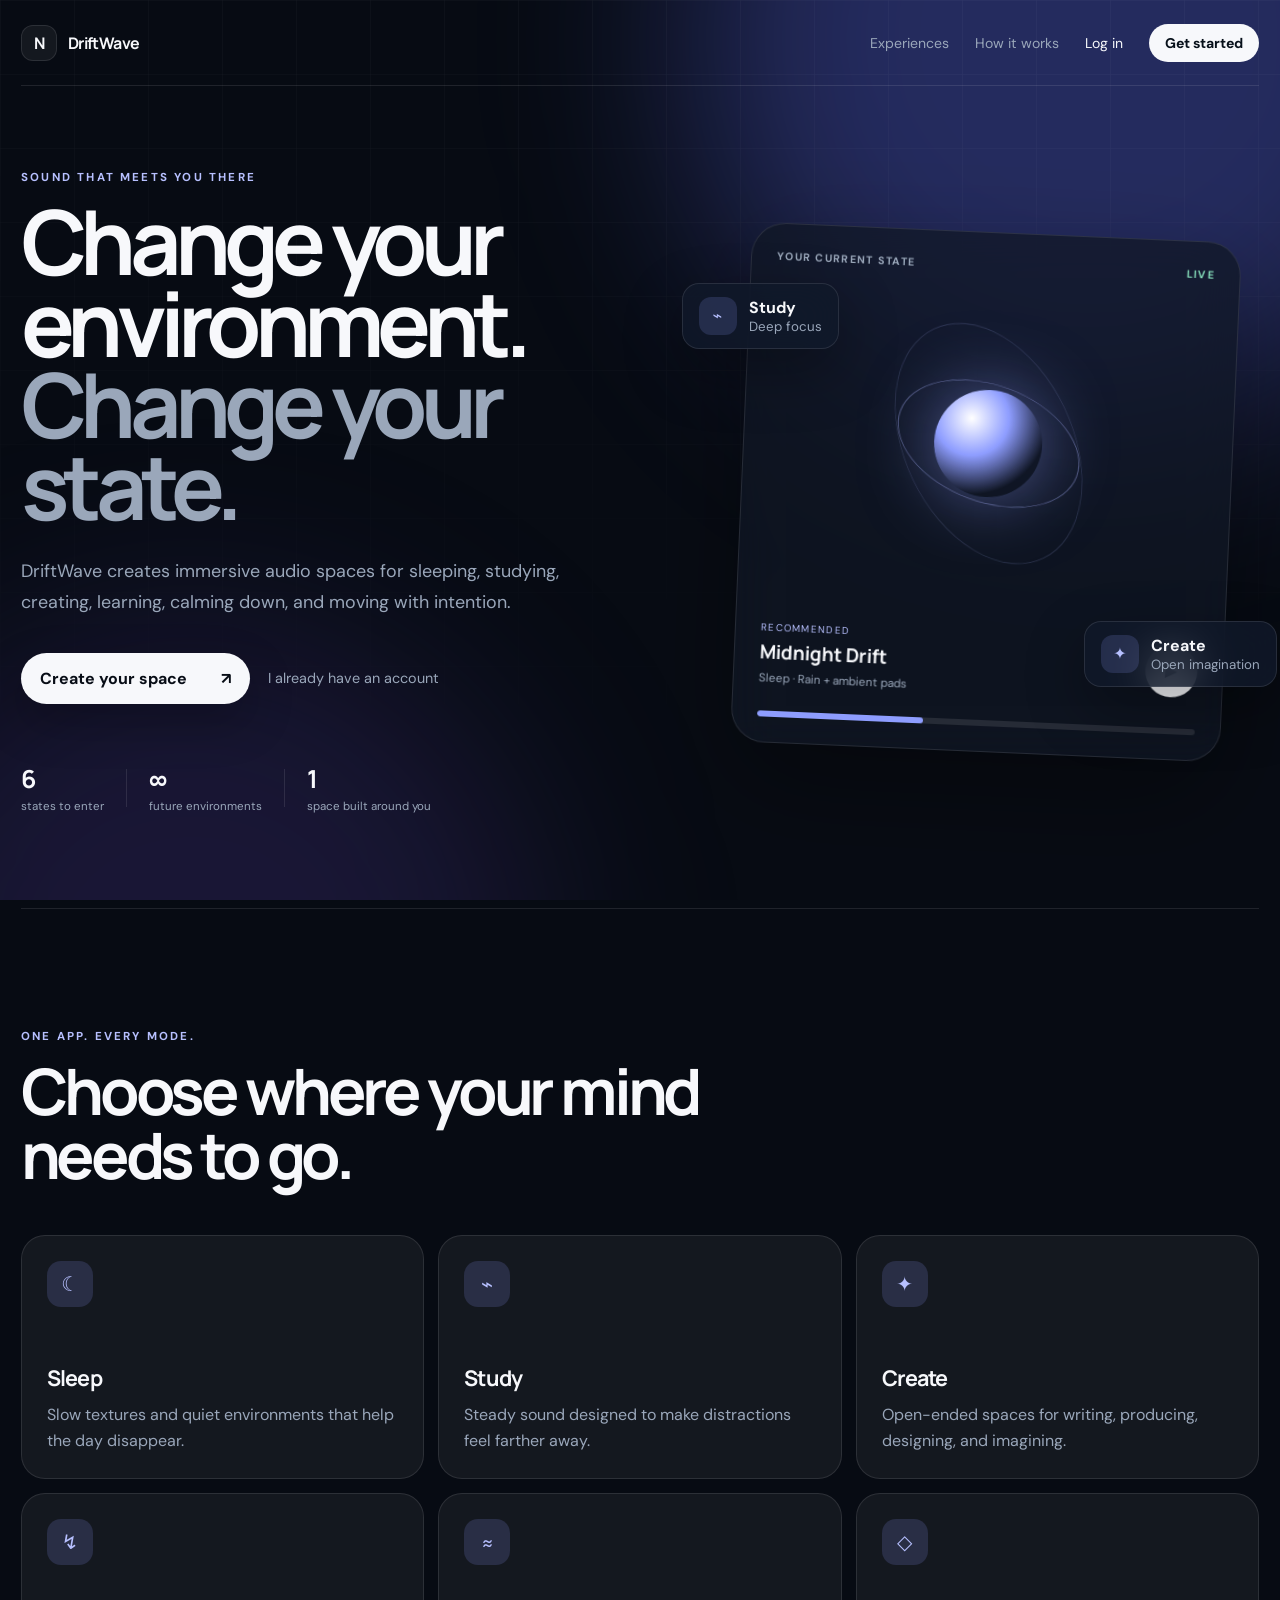
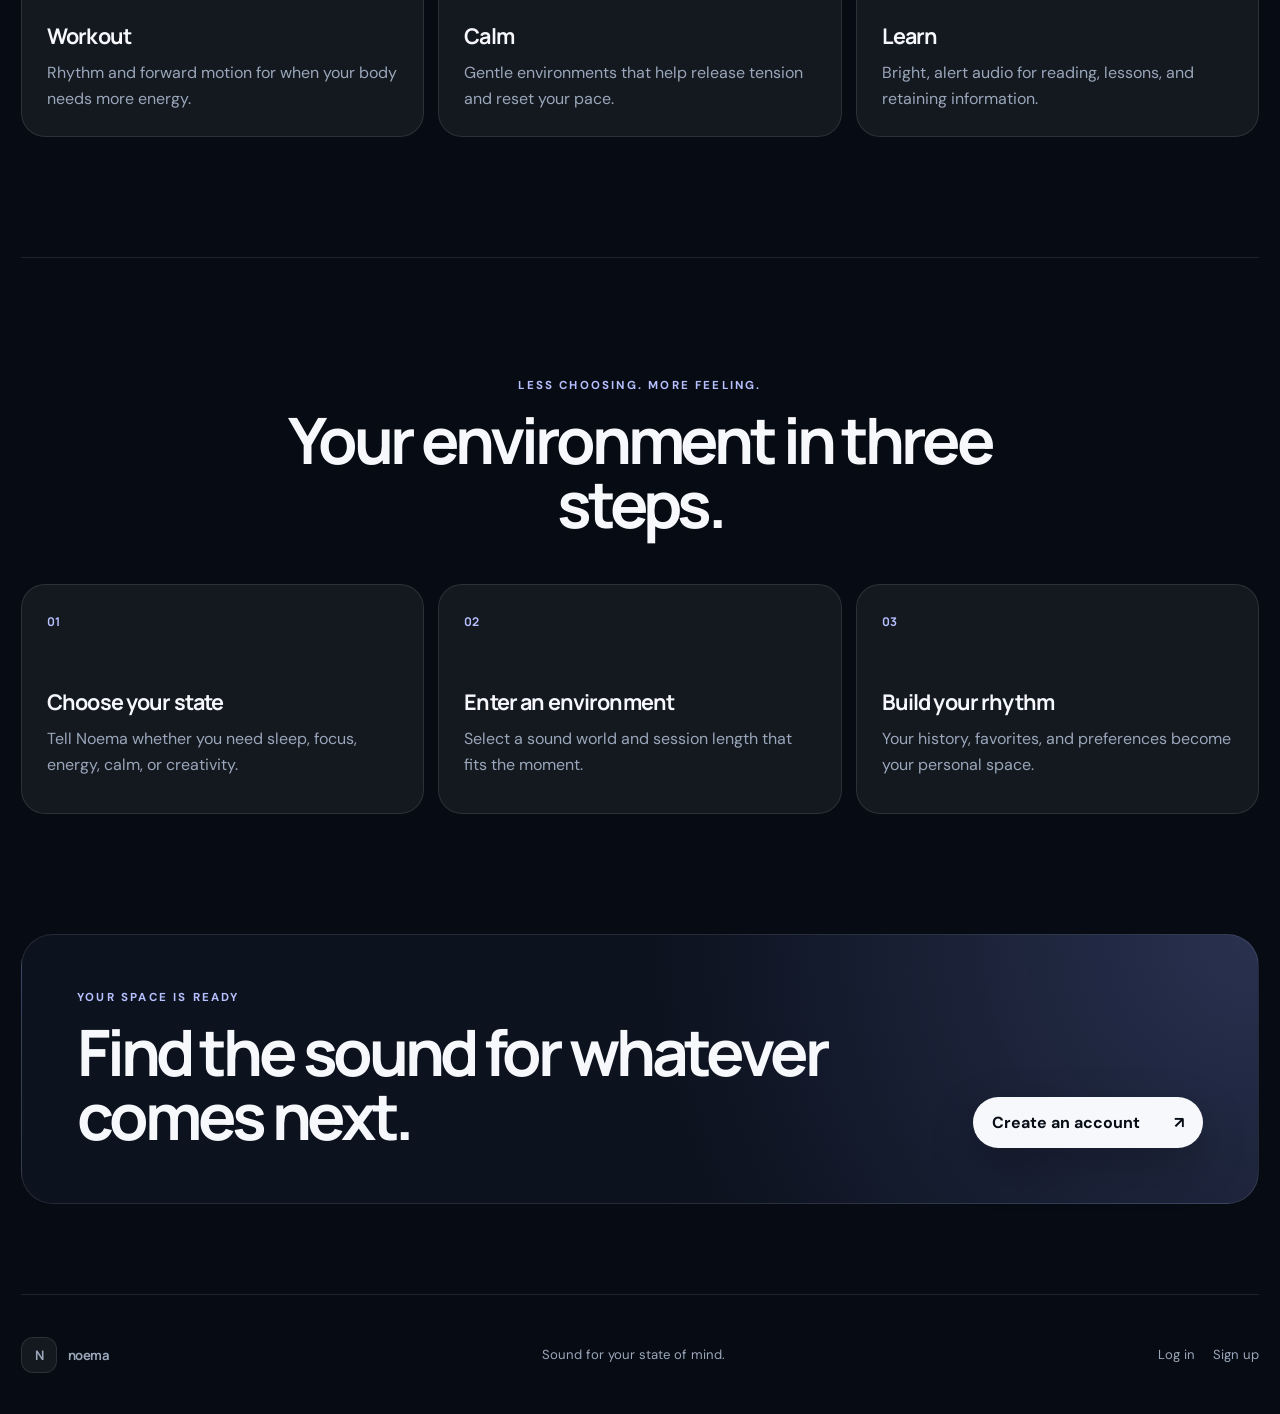
==== index.html @ 258a1a8c "First iteration" ====
<!DOCTYPE html>
<html lang="en">
<head>
  <meta charset="UTF-8">
  <meta name="viewport" content="width=device-width, initial-scale=1.0">

  <title>DriftWave — Sound for Your State of Mind</title>
  <meta
    name="description"
    content="Personalized audio environments for sleep, focus, creativity, calm, learning, and movement."
  >

  <link rel="preconnect" href="https://fonts.googleapis.com">
  <link rel="preconnect" href="https://fonts.gstatic.com" crossorigin>
  <link
    href="https://fonts.googleapis.com/css2?family=DM+Sans:wght@400;500;600;700&family=Manrope:wght@400;500;600;700&display=swap"
    rel="stylesheet"
  >

  <link rel="stylesheet" href="./auth.css">
</head>

<body class="landing-page">
  <div class="site-background" aria-hidden="true">
    <div class="site-background__orb site-background__orb--one"></div>
    <div class="site-background__orb site-background__orb--two"></div>
    <div class="site-background__grid"></div>
  </div>

  <header class="landing-header">
    <a class="landing-brand" href="./index.html" aria-label="Noema home">
      <span class="landing-brand__mark">N</span>
      <span>DriftWave</span>
    </a>

    <nav class="landing-nav" aria-label="Main navigation">
      <a href="#states">Experiences</a>
      <a href="#how-it-works">How it works</a>
      <a class="header-login" href="./login.html">Log in</a>
      <a class="header-signup" href="./signup.html">Get started</a>
    </nav>
  </header>

  <main>
    <section class="hero-section">
      <div class="hero-copy">
        <p class="hero-eyebrow">SOUND THAT MEETS YOU THERE</p>

        <h1>
          Change your environment.
          <span>Change your state.</span>
        </h1>

        <p class="hero-description">
          DriftWave creates immersive audio spaces for sleeping, studying,
          creating, learning, calming down, and moving with intention.
        </p>

        <div class="hero-actions">
          <a class="primary-link" href="./signup.html">
            Create your space
            <span>↗</span>
          </a>

          <a class="secondary-link" href="./login.html">
            I already have an account
          </a>
        </div>

        <div class="hero-proof">
          <div class="proof-item">
            <strong>6</strong>
            <span>states to enter</span>
          </div>

          <div class="proof-divider"></div>

          <div class="proof-item">
            <strong>∞</strong>
            <span>future environments</span>
          </div>

          <div class="proof-divider"></div>

          <div class="proof-item">
            <strong>1</strong>
            <span>space built around you</span>
          </div>
        </div>
      </div>

      <div class="hero-visual">
        <div class="visual-card visual-card--main">
          <div class="visual-card__top">
            <span>YOUR CURRENT STATE</span>
            <span class="live-dot">LIVE</span>
          </div>

          <div class="visual-orb">
            <div class="visual-orb__core"></div>
            <div class="visual-orb__ring visual-orb__ring--one"></div>
            <div class="visual-orb__ring visual-orb__ring--two"></div>
          </div>

          <div class="visual-track">
            <div>
              <small>RECOMMENDED</small>
              <strong>Midnight Drift</strong>
              <span>Sleep · Rain + ambient pads</span>
            </div>

            <button type="button" aria-label="Preview play button">▶</button>
          </div>

          <div class="visual-progress">
            <span></span>
          </div>
        </div>

        <div class="floating-state floating-state--study">
          <span>⌁</span>
          <div>
            <strong>Study</strong>
            <small>Deep focus</small>
          </div>
        </div>

        <div class="floating-state floating-state--create">
          <span>✦</span>
          <div>
            <strong>Create</strong>
            <small>Open imagination</small>
          </div>
        </div>
      </div>
    </section>

    <section id="states" class="states-section">
      <div class="section-heading">
        <p>ONE APP. EVERY MODE.</p>
        <h2>Choose where your mind needs to go.</h2>
      </div>

      <div class="state-showcase">
        <article class="state-tile">
          <span>☾</span>
          <h3>Sleep</h3>
          <p>Slow textures and quiet environments that help the day disappear.</p>
        </article>

        <article class="state-tile">
          <span>⌁</span>
          <h3>Study</h3>
          <p>Steady sound designed to make distractions feel farther away.</p>
        </article>

        <article class="state-tile">
          <span>✦</span>
          <h3>Create</h3>
          <p>Open-ended spaces for writing, producing, designing, and imagining.</p>
        </article>

        <article class="state-tile">
          <span>↯</span>
          <h3>Workout</h3>
          <p>Rhythm and forward motion for when your body needs more energy.</p>
        </article>

        <article class="state-tile">
          <span>≈</span>
          <h3>Calm</h3>
          <p>Gentle environments that help release tension and reset your pace.</p>
        </article>

        <article class="state-tile">
          <span>◇</span>
          <h3>Learn</h3>
          <p>Bright, alert audio for reading, lessons, and retaining information.</p>
        </article>
      </div>
    </section>

    <section id="how-it-works" class="how-section">
      <div class="section-heading section-heading--center">
        <p>LESS CHOOSING. MORE FEELING.</p>
        <h2>Your environment in three steps.</h2>
      </div>

      <div class="steps-grid">
        <article>
          <span>01</span>
          <h3>Choose your state</h3>
          <p>Tell Noema whether you need sleep, focus, energy, calm, or creativity.</p>
        </article>

        <article>
          <span>02</span>
          <h3>Enter an environment</h3>
          <p>Select a sound world and session length that fits the moment.</p>
        </article>

        <article>
          <span>03</span>
          <h3>Build your rhythm</h3>
          <p>Your history, favorites, and preferences become your personal space.</p>
        </article>
      </div>
    </section>

    <section class="final-cta">
      <div>
        <p class="hero-eyebrow">YOUR SPACE IS READY</p>
        <h2>Find the sound for whatever comes next.</h2>
      </div>

      <a class="primary-link" href="./signup.html">
        Create an account
        <span>↗</span>
      </a>
    </section>
  </main>

  <footer class="landing-footer">
    <a class="landing-brand" href="./index.html">
      <span class="landing-brand__mark">N</span>
      <span>noema</span>
    </a>

    <p>Sound for your state of mind.</p>

    <div>
      <a href="./login.html">Log in</a>
      <a href="./signup.html">Sign up</a>
    </div>
  </footer>

  <script type="module" src="./landing.js"></script>
</body>
</html>
---- auth.css ----
:root {
  --background: #070b13;
  --surface: rgba(15, 22, 36, 0.74);
  --surface-strong: rgba(17, 25, 42, 0.92);
  --surface-soft: rgba(255, 255, 255, 0.055);
  --border: rgba(255, 255, 255, 0.1);
  --text: #f7f8fb;
  --muted: #9aa7ba;
  --accent: #8e9dff;
  --accent-bright: #b7c0ff;
  --accent-soft: rgba(142, 157, 255, 0.17);
  --danger: #ff9cab;
  --success: #87e2bd;
}

* {
  box-sizing: border-box;
}

html {
  scroll-behavior: smooth;
  color-scheme: dark;
}

body {
  min-height: 100vh;
  margin: 0;
  overflow-x: hidden;
  color: var(--text);
  background: var(--background);
  font-family: "DM Sans", system-ui, sans-serif;
}

button,
input {
  font: inherit;
}

a {
  color: inherit;
}

.site-background {
  position: fixed;
  inset: 0;
  z-index: -2;
  overflow: hidden;
  pointer-events: none;
}

.site-background__orb {
  position: absolute;
  border-radius: 999px;
  filter: blur(100px);
}

.site-background__orb--one {
  top: -28vw;
  right: -16vw;
  width: 62vw;
  height: 62vw;
  min-width: 600px;
  min-height: 600px;
  background: rgba(99, 112, 255, 0.32);
}

.site-background__orb--two {
  bottom: -32vw;
  left: -12vw;
  width: 54vw;
  height: 54vw;
  min-width: 520px;
  min-height: 520px;
  background: rgba(103, 72, 190, 0.2);
}

.site-background__grid {
  position: absolute;
  inset: 0;
  opacity: 0.05;
  background-image:
    linear-gradient(rgba(255,255,255,.55) 1px, transparent 1px),
    linear-gradient(90deg, rgba(255,255,255,.55) 1px, transparent 1px);
  background-size: 74px 74px;
  mask-image: linear-gradient(to bottom, black, transparent 90%);
}

.landing-header {
  width: min(100% - 42px, 1320px);
  height: 86px;
  display: flex;
  align-items: center;
  justify-content: space-between;
  gap: 30px;
  margin: 0 auto;
  border-bottom: 1px solid var(--border);
}

.landing-brand {
  display: inline-flex;
  align-items: center;
  gap: 11px;
  color: var(--text);
  font-family: "Manrope", sans-serif;
  font-weight: 700;
  letter-spacing: -0.04em;
  text-decoration: none;
}

.landing-brand__mark {
  display: grid;
  width: 36px;
  height: 36px;
  place-items: center;
  border: 1px solid var(--border);
  border-radius: 12px;
  background: var(--surface-soft);
}

.landing-nav {
  display: flex;
  align-items: center;
  gap: 26px;
}

.landing-nav a {
  color: var(--muted);
  font-size: 0.88rem;
  text-decoration: none;
}

.landing-nav a:hover {
  color: var(--text);
}

.landing-nav .header-login {
  color: var(--text);
}

.landing-nav .header-signup {
  padding: 10px 16px;
  border-radius: 999px;
  color: #07101a;
  background: var(--text);
  font-weight: 700;
}

.hero-section {
  width: min(100% - 42px, 1320px);
  min-height: calc(100vh - 86px);
  display: grid;
  grid-template-columns: minmax(0, 1.05fr) minmax(440px, 0.95fr);
  align-items: center;
  gap: clamp(36px, 7vw, 110px);
  margin: 0 auto;
  padding: 84px 0 94px;
}

.hero-eyebrow,
.section-heading > p {
  margin: 0 0 15px;
  color: var(--accent-bright);
  font-size: 0.72rem;
  font-weight: 700;
  letter-spacing: 0.19em;
}

.hero-copy h1,
.auth-intro h1 {
  margin: 0;
  font-family: "Manrope", sans-serif;
  font-size: clamp(3.2rem, 7vw, 7.1rem);
  line-height: 0.91;
  letter-spacing: -0.075em;
}

.hero-copy h1 span {
  display: block;
  color: var(--muted);
}

.hero-description {
  max-width: 625px;
  margin: 30px 0 0;
  color: var(--muted);
  font-size: clamp(1rem, 1.4vw, 1.18rem);
  line-height: 1.7;
}

.hero-actions {
  display: flex;
  align-items: center;
  flex-wrap: wrap;
  gap: 18px;
  margin-top: 36px;
}

.primary-link,
.auth-submit {
  display: inline-flex;
  align-items: center;
  justify-content: space-between;
  gap: 34px;
  padding: 15px 19px;
  border: 0;
  border-radius: 999px;
  color: #080d16;
  background: var(--text);
  font-weight: 700;
  text-decoration: none;
  box-shadow: 0 18px 45px rgba(0, 0, 0, 0.25);
  transition: transform 160ms ease;
}

.primary-link:hover,
.auth-submit:hover {
  transform: translateY(-2px);
}

.secondary-link {
  color: var(--muted);
  font-size: 0.9rem;
  text-decoration: none;
}

.secondary-link:hover {
  color: var(--text);
}

.hero-proof {
  display: flex;
  align-items: center;
  gap: 22px;
  margin-top: 58px;
}

.proof-item {
  display: grid;
  gap: 4px;
}

.proof-item strong {
  font-family: "Manrope", sans-serif;
  font-size: 1.55rem;
}

.proof-item span {
  color: var(--muted);
  font-size: 0.72rem;
}

.proof-divider {
  width: 1px;
  height: 38px;
  background: var(--border);
}

.hero-visual {
  position: relative;
  min-height: 570px;
  display: grid;
  place-items: center;
}

.visual-card {
  border: 1px solid var(--border);
  background: var(--surface);
  backdrop-filter: blur(24px);
  box-shadow: 0 40px 110px rgba(0, 0, 0, 0.38);
}

.visual-card--main {
  width: min(100%, 490px);
  min-height: 520px;
  display: flex;
  flex-direction: column;
  padding: 25px;
  border-radius: 34px;
  transform: rotate(2.5deg);
}

.visual-card__top {
  display: flex;
  justify-content: space-between;
  color: var(--muted);
  font-size: 0.67rem;
  font-weight: 700;
  letter-spacing: 0.12em;
}

.live-dot {
  color: var(--success);
}

.visual-orb {
  position: relative;
  width: 255px;
  height: 255px;
  display: grid;
  place-items: center;
  margin: 44px auto;
}

.visual-orb__core,
.visual-orb__ring {
  position: absolute;
  border-radius: 999px;
}

.visual-orb__core {
  width: 42%;
  height: 42%;
  background: radial-gradient(circle at 34% 27%, #fff, var(--accent) 35%, transparent 72%);
  box-shadow: 0 0 70px rgba(142, 157, 255, 0.5);
  animation: landing-breathe 6s ease-in-out infinite;
}

.visual-orb__ring {
  border: 1px solid rgba(170, 180, 255, 0.42);
}

.visual-orb__ring--one {
  width: 74%;
  height: 74%;
  transform: rotate(18deg) scaleY(0.62);
}

.visual-orb__ring--two {
  width: 100%;
  height: 100%;
  opacity: 0.42;
  transform: rotate(-28deg) scaleX(0.66);
}

.visual-track {
  display: flex;
  align-items: center;
  justify-content: space-between;
  gap: 18px;
  margin-top: auto;
}

.visual-track div {
  display: grid;
  gap: 5px;
}

.visual-track small {
  color: var(--accent-bright);
  font-size: 0.62rem;
  letter-spacing: 0.13em;
}

.visual-track strong {
  font-family: "Manrope", sans-serif;
  font-size: 1.2rem;
}

.visual-track span {
  color: var(--muted);
  font-size: 0.73rem;
}

.visual-track button {
  width: 52px;
  height: 52px;
  border: 0;
  border-radius: 999px;
  color: #080d16;
  background: var(--text);
}

.visual-progress {
  height: 6px;
  margin-top: 25px;
  overflow: hidden;
  border-radius: 999px;
  background: rgba(255, 255, 255, 0.1);
}

.visual-progress span {
  display: block;
  width: 38%;
  height: 100%;
  border-radius: inherit;
  background: var(--accent);
}

.floating-state {
  position: absolute;
  display: flex;
  align-items: center;
  gap: 12px;
  padding: 13px 16px;
  border: 1px solid var(--border);
  border-radius: 17px;
  background: rgba(17, 25, 42, 0.82);
  backdrop-filter: blur(20px);
  box-shadow: 0 22px 60px rgba(0, 0, 0, 0.32);
}

.floating-state > span {
  display: grid;
  width: 38px;
  height: 38px;
  place-items: center;
  border-radius: 12px;
  color: var(--accent-bright);
  background: var(--accent-soft);
}

.floating-state div {
  display: grid;
}

.floating-state small {
  color: var(--muted);
}

.floating-state--study {
  top: 76px;
  left: -32px;
}

.floating-state--create {
  right: -18px;
  bottom: 90px;
}

.states-section,
.how-section {
  width: min(100% - 42px, 1320px);
  margin: 0 auto;
  padding: 120px 0;
  border-top: 1px solid var(--border);
}

.section-heading {
  max-width: 720px;
  margin-bottom: 48px;
}

.section-heading h2,
.final-cta h2 {
  margin: 0;
  font-family: "Manrope", sans-serif;
  font-size: clamp(2.3rem, 5vw, 4.6rem);
  line-height: 1;
  letter-spacing: -0.065em;
}

.section-heading--center {
  margin-right: auto;
  margin-left: auto;
  text-align: center;
}

.state-showcase {
  display: grid;
  grid-template-columns: repeat(3, 1fr);
  gap: 14px;
}

.state-tile,
.steps-grid article {
  min-height: 230px;
  padding: 25px;
  border: 1px solid var(--border);
  border-radius: 24px;
  background: var(--surface-soft);
}

.state-tile > span {
  display: grid;
  width: 46px;
  height: 46px;
  place-items: center;
  border-radius: 14px;
  color: var(--accent-bright);
  background: var(--accent-soft);
  font-size: 1.25rem;
}

.state-tile h3,
.steps-grid h3 {
  margin: 56px 0 10px;
  font-family: "Manrope", sans-serif;
  font-size: 1.35rem;
  letter-spacing: -0.04em;
}

.state-tile p,
.steps-grid p {
  margin: 0;
  color: var(--muted);
  line-height: 1.6;
}

.steps-grid {
  display: grid;
  grid-template-columns: repeat(3, 1fr);
  gap: 14px;
}

.steps-grid article > span {
  color: var(--accent-bright);
  font-family: "Manrope", sans-serif;
  font-size: 0.75rem;
  font-weight: 700;
}

.final-cta {
  width: min(100% - 42px, 1320px);
  display: flex;
  align-items: flex-end;
  justify-content: space-between;
  gap: 36px;
  margin: 0 auto 90px;
  padding: 55px;
  border: 1px solid var(--border);
  border-radius: 32px;
  background:
    radial-gradient(circle at top right, rgba(142, 157, 255, 0.22), transparent 48%),
    var(--surface);
}

.final-cta h2 {
  max-width: 780px;
}

.landing-footer {
  width: min(100% - 42px, 1320px);
  min-height: 120px;
  display: flex;
  align-items: center;
  justify-content: space-between;
  gap: 22px;
  margin: 0 auto;
  border-top: 1px solid var(--border);
}

.landing-footer p,
.landing-footer a {
  color: var(--muted);
  font-size: 0.82rem;
  text-decoration: none;
}

.landing-footer div {
  display: flex;
  gap: 18px;
}

/* Authentication pages */

.auth-layout {
  min-height: 100vh;
  display: grid;
  grid-template-columns: minmax(390px, 0.9fr) minmax(520px, 1.1fr);
}

.auth-intro {
  min-height: 100vh;
  display: flex;
  flex-direction: column;
  justify-content: space-between;
  padding: clamp(34px, 5vw, 72px);
  border-right: 1px solid var(--border);
  background:
    radial-gradient(circle at 20% 80%, rgba(142, 157, 255, 0.14), transparent 44%),
    rgba(7, 12, 22, 0.5);
}

.auth-intro > div:not(.auth-benefits) {
  max-width: 650px;
}

.auth-intro h1 {
  font-size: clamp(3.2rem, 6vw, 6.4rem);
}

.auth-intro p:not(.hero-eyebrow) {
  max-width: 530px;
  margin: 26px 0 0;
  color: var(--muted);
  font-size: 1.03rem;
  line-height: 1.7;
}

.auth-intro blockquote {
  max-width: 440px;
  margin: 0;
  color: var(--muted);
  font-size: 0.92rem;
}

.auth-benefits {
  display: grid;
  gap: 11px;
  color: var(--muted);
  font-size: 0.87rem;
}

.auth-panel {
  min-height: 100vh;
  display: grid;
  place-items: center;
  padding: 40px;
}

.auth-card {
  width: min(100%, 490px);
  padding: clamp(30px, 5vw, 48px);
  border: 1px solid var(--border);
  border-radius: 30px;
  background: var(--surface);
  box-shadow: 0 40px 100px rgba(0, 0, 0, 0.34);
  backdrop-filter: blur(24px);
}

.auth-card__heading {
  margin-bottom: 30px;
}

.auth-card__heading h2 {
  margin: 0;
  font-family: "Manrope", sans-serif;
  font-size: clamp(2.3rem, 4vw, 3.6rem);
  letter-spacing: -0.065em;
}

.auth-card__heading p:last-child {
  margin: 14px 0 0;
  color: var(--muted);
  line-height: 1.55;
}

.auth-field {
  display: grid;
  gap: 9px;
  margin-bottom: 17px;
}

.auth-field span {
  color: var(--muted);
  font-size: 0.78rem;
  font-weight: 600;
}

.auth-field input {
  width: 100%;
  padding: 14px 15px;
  border: 1px solid var(--border);
  border-radius: 13px;
  outline: none;
  color: var(--text);
  background: rgba(255, 255, 255, 0.052);
}

.auth-field input:focus {
  border-color: rgba(142, 157, 255, 0.68);
  box-shadow: 0 0 0 4px rgba(142, 157, 255, 0.1);
}

.auth-submit {
  width: 100%;
  margin-top: 8px;
  cursor: pointer;
}

.auth-submit:disabled {
  cursor: wait;
  opacity: 0.6;
  transform: none;
}

.auth-message {
  min-height: 22px;
  margin: 16px 0 0;
  color: var(--muted);
  font-size: 0.82rem;
  line-height: 1.5;
}

.auth-message--error {
  color: var(--danger);
}

.auth-message--success {
  color: var(--success);
}

.auth-switch {
  margin: 28px 0 0;
  color: var(--muted);
  font-size: 0.85rem;
  text-align: center;
}

.auth-switch a {
  color: var(--text);
  font-weight: 700;
}

@keyframes landing-breathe {
  0%,
  100% {
    transform: scale(0.91);
    opacity: 0.78;
  }

  50% {
    transform: scale(1.08);
    opacity: 1;
  }
}

@media (max-width: 980px) {
  .hero-section {
    grid-template-columns: 1fr;
  }

  .hero-visual {
    min-height: 620px;
  }

  .state-showcase {
    grid-template-columns: repeat(2, 1fr);
  }

  .auth-layout {
    grid-template-columns: 1fr;
  }

  .auth-intro {
    min-height: auto;
    gap: 70px;
    border-right: 0;
    border-bottom: 1px solid var(--border);
  }

  .auth-panel {
    min-height: auto;
    padding: 72px 24px;
  }
}

@media (max-width: 680px) {
  .landing-header {
    height: 74px;
  }

  .landing-nav > a:not(.header-login):not(.header-signup) {
    display: none;
  }

  .landing-nav {
    gap: 12px;
  }

  .landing-nav .header-login {
    display: none;
  }

  .hero-section {
    padding-top: 68px;
  }

  .hero-copy h1 {
    font-size: clamp(3rem, 16vw, 4.8rem);
  }

  .hero-proof {
    align-items: flex-start;
    flex-direction: column;
  }

  .proof-divider {
    width: 60px;
    height: 1px;
  }

  .hero-visual {
    min-height: 510px;
  }

  .visual-card--main {
    min-height: 450px;
  }

  .visual-orb {
    width: 210px;
    height: 210px;
    margin: 34px auto;
  }

  .floating-state--study {
    left: -8px;
  }

  .floating-state--create {
    right: -8px;
  }

  .state-showcase,
  .steps-grid {
    grid-template-columns: 1fr;
  }

  .states-section,
  .how-section {
    padding: 86px 0;
  }

  .final-cta {
    align-items: flex-start;
    flex-direction: column;
    padding: 34px 26px;
  }

  .landing-footer {
    align-items: flex-start;
    flex-direction: column;
    padding: 30px 0;
  }

  .auth-intro {
    padding: 30px 24px 56px;
  }

  .auth-intro h1 {
    font-size: clamp(3rem, 15vw, 4.7rem);
  }

  .auth-panel {
    padding: 48px 18px;
  }

  .auth-card {
    padding: 28px 22px;
  }
}
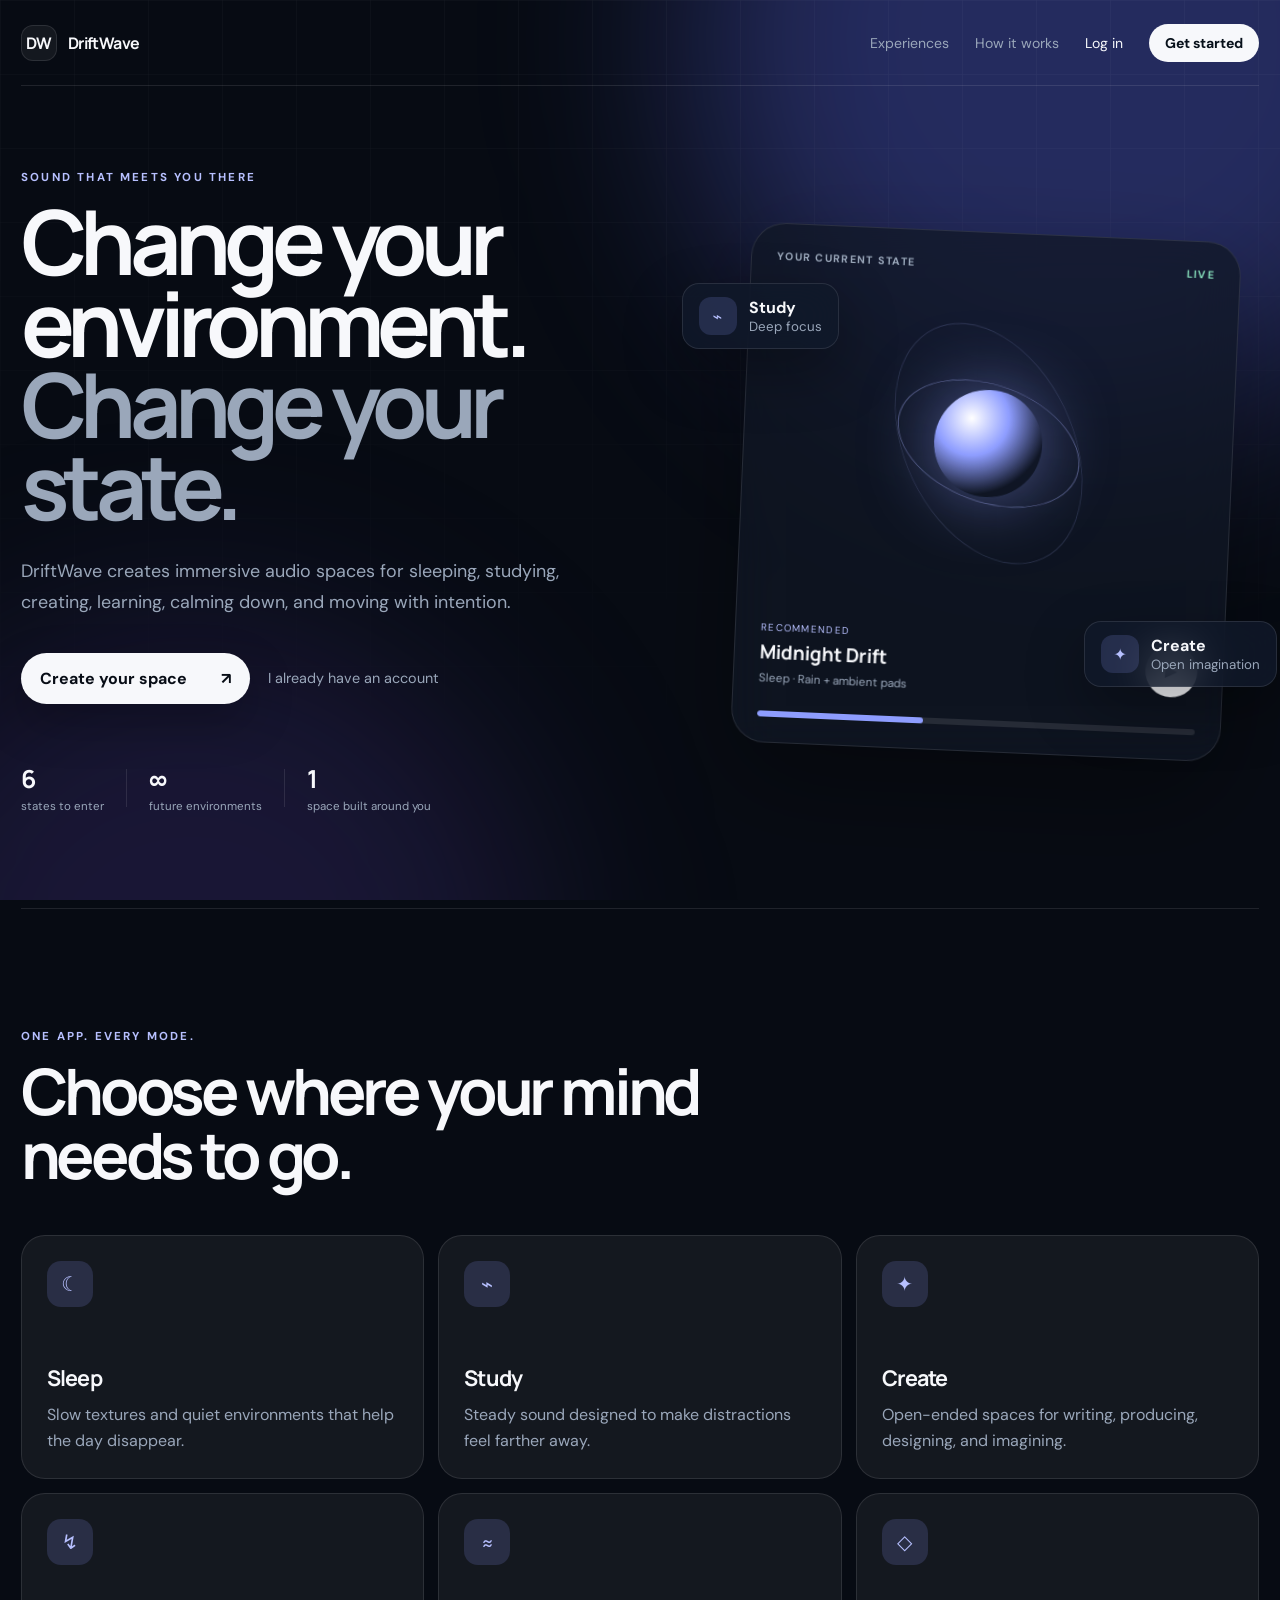
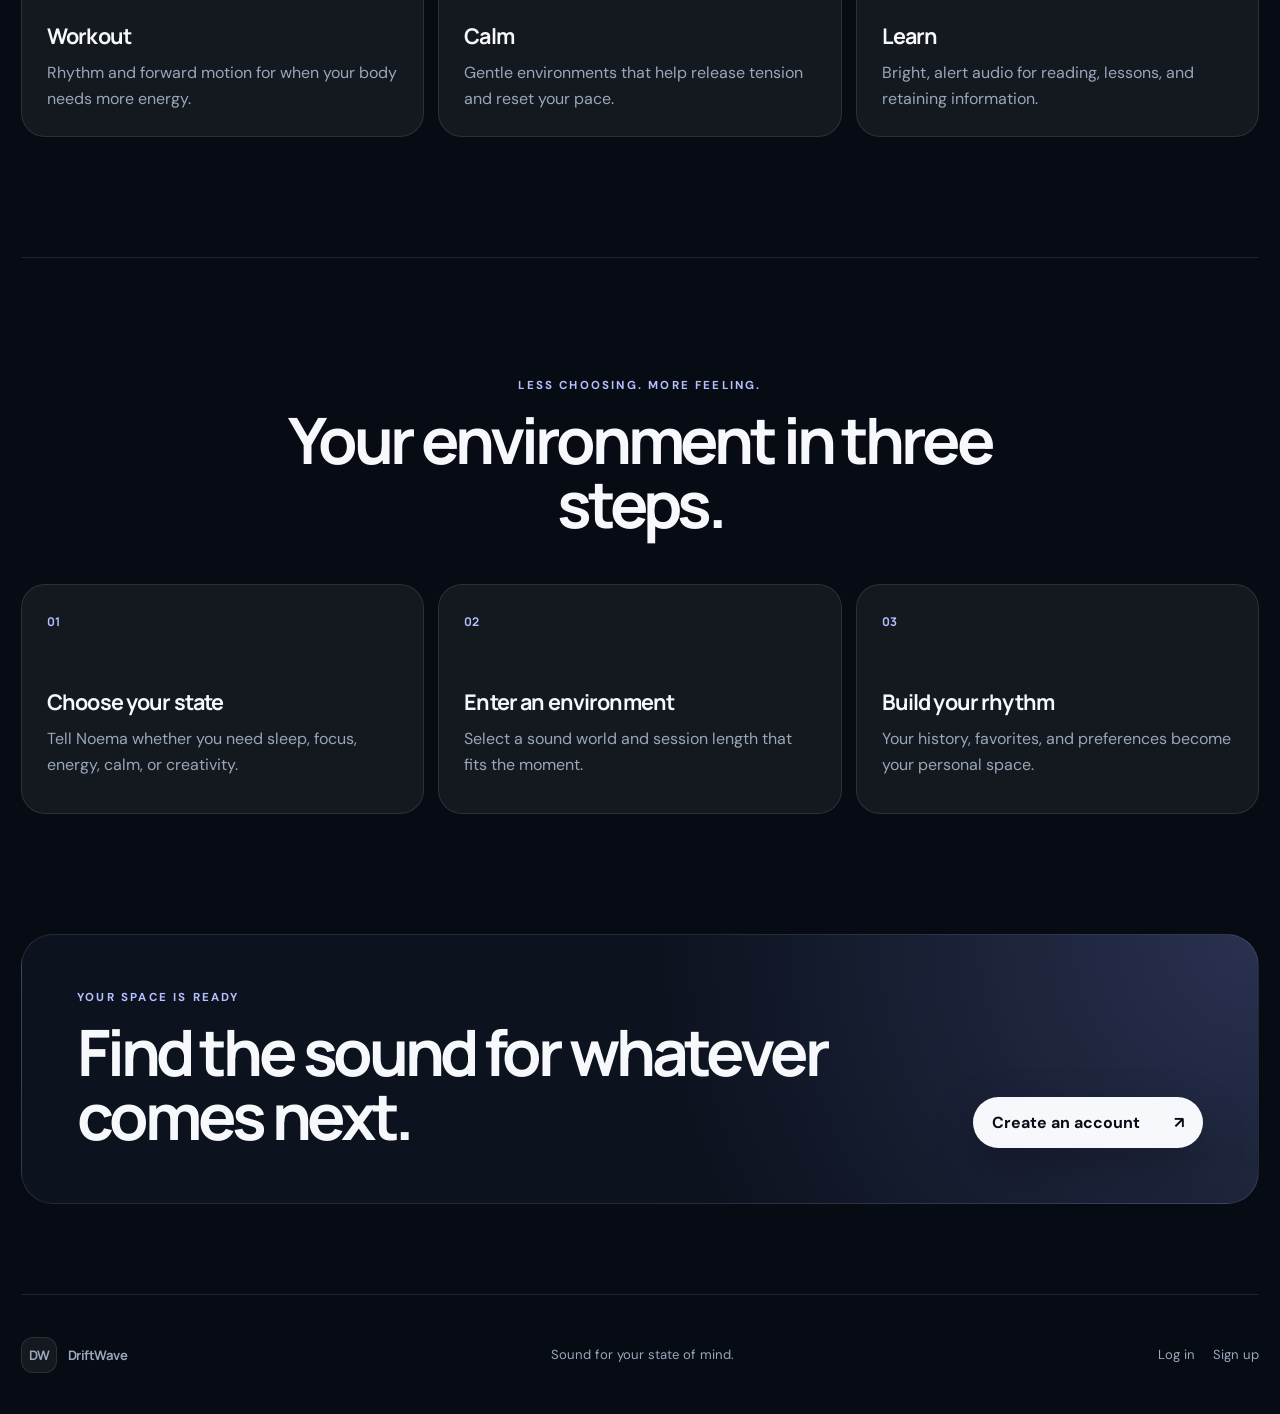
==== commit d51b28d5: "Changing namings" ====
--- a/index.html
+++ b/index.html
@@ -29,7 +29,7 @@
 
   <header class="landing-header">
     <a class="landing-brand" href="./index.html" aria-label="Noema home">
-      <span class="landing-brand__mark">N</span>
+      <span class="landing-brand__mark">DW</span>
       <span>DriftWave</span>
     </a>
 
@@ -222,8 +222,8 @@
 
   <footer class="landing-footer">
     <a class="landing-brand" href="./index.html">
-      <span class="landing-brand__mark">N</span>
-      <span>noema</span>
+      <span class="landing-brand__mark">DW</span>
+      <span>DriftWave</span>
     </a>
 
     <p>Sound for your state of mind.</p>
